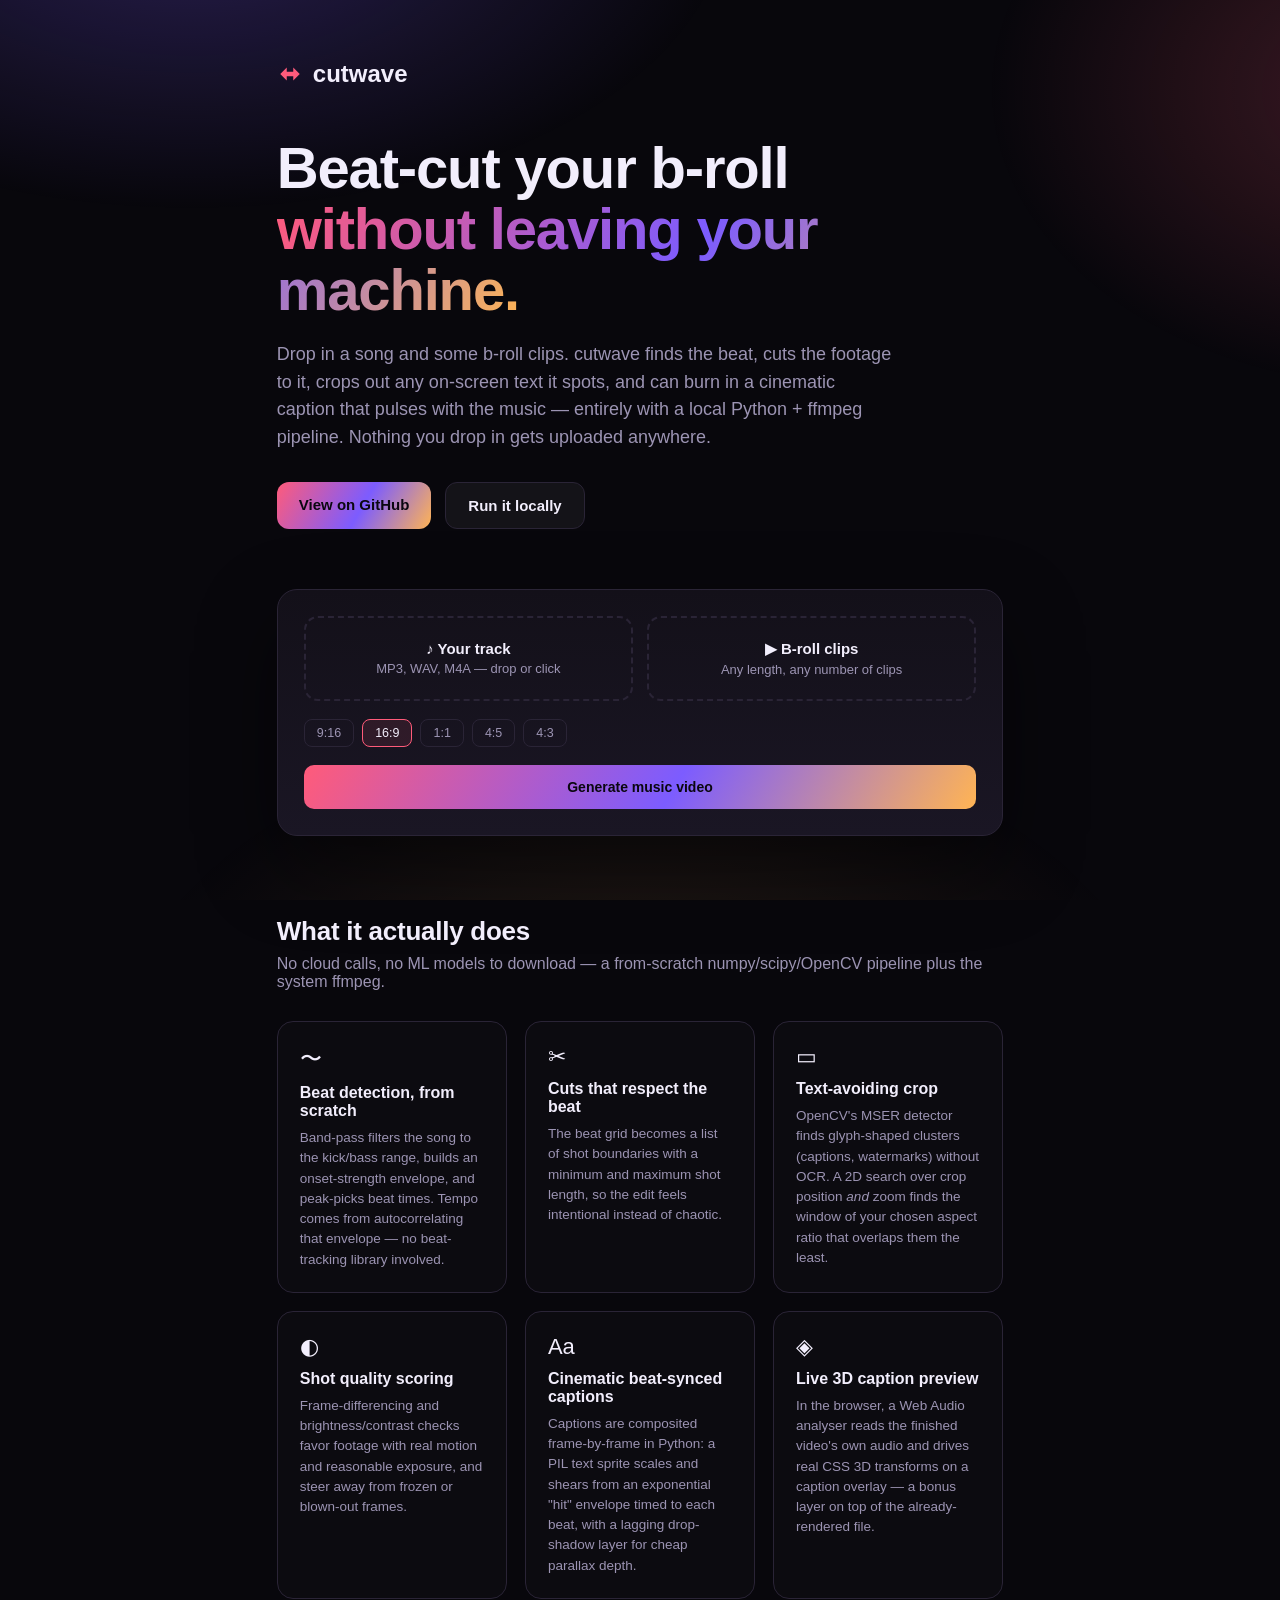
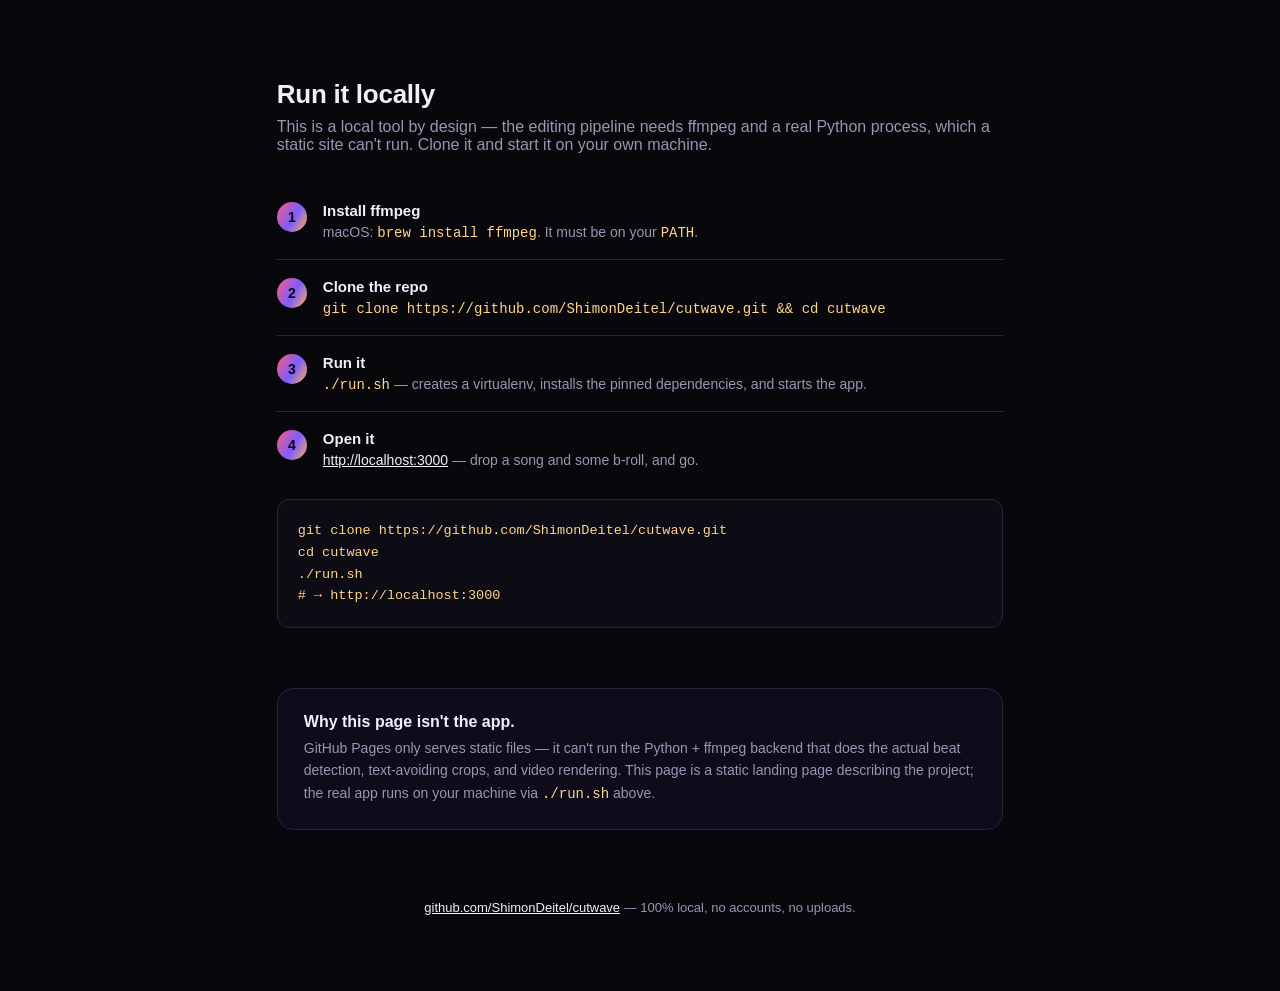
==== docs/index.html @ be3c063e "cutwave: local beat-cut b-roll music video editor Song + b-roll in, beat-synced cuts + text-avoiding" ====
<!DOCTYPE html>
<html lang="en">
<head>
<meta charset="UTF-8">
<meta name="viewport" content="width=device-width, initial-scale=1.0">
<title>cutwave — beat-cut your b-roll, locally</title>
<style>
:root {
  --bg: #08070c; --panel: #131019; --panel-2: #1a1624; --line: #2a2436;
  --text: #f2eefc; --text-dim: #9c94b3;
  --accent1: #ff5b7a; --accent2: #7c5cff; --accent3: #ffb454;
  --grad: linear-gradient(120deg, var(--accent1), var(--accent2) 55%, var(--accent3));
}
* { box-sizing: border-box; }
html, body { margin: 0; background: var(--bg); color: var(--text); font-family: "Helvetica Neue", Helvetica, Arial, sans-serif; }
.bg-glow {
  position: fixed; inset: 0; z-index: 0; pointer-events: none;
  background:
    radial-gradient(ellipse 900px 500px at 15% -10%, rgba(124,92,255,0.28), transparent 60%),
    radial-gradient(ellipse 700px 500px at 110% 10%, rgba(255,91,122,0.22), transparent 60%),
    radial-gradient(ellipse 900px 600px at 50% 120%, rgba(255,180,84,0.14), transparent 60%);
}
.wrap { position: relative; z-index: 1; max-width: 880px; margin: 0 auto; padding: 60px 6vw 80px; }
.brand { display: flex; align-items: center; gap: 10px; font-size: 24px; font-weight: 800; }
.brand-mark { width: 26px; height: 26px; }
.hero { margin-top: 50px; }
.hero h1 { font-size: clamp(34px, 6vw, 58px); line-height: 1.05; letter-spacing: -0.02em; margin: 0 0 20px; }
.hero .grad-text { background: var(--grad); -webkit-background-clip: text; background-clip: text; color: transparent; }
.hero p { color: var(--text-dim); font-size: 18px; max-width: 620px; line-height: 1.55; }
.cta-row { display: flex; gap: 14px; margin-top: 30px; flex-wrap: wrap; }
.btn { padding: 14px 22px; border-radius: 12px; font-weight: 700; font-size: 15px; text-decoration: none; display: inline-block; }
.btn-primary { background: var(--grad); color: #0a0710; }
.btn-secondary { background: rgba(255,255,255,0.05); color: var(--text); border: 1px solid var(--line); }

.mock { margin-top: 60px; background: linear-gradient(180deg, var(--panel), var(--panel-2)); border: 1px solid var(--line); border-radius: 20px; padding: 26px; box-shadow: 0 30px 80px rgba(0,0,0,0.45); }
.mock-row { display: grid; grid-template-columns: 1fr 1fr; gap: 14px; }
.mock-box { border: 2px dashed var(--line); border-radius: 14px; padding: 22px; text-align: center; color: var(--text-dim); font-size: 13px; }
.mock-box b { display: block; color: var(--text); font-size: 15px; margin-bottom: 4px; }
.mock-chip-row { display: flex; gap: 8px; margin-top: 18px; flex-wrap: wrap; }
.mock-chip { border: 1px solid var(--line); border-radius: 8px; padding: 6px 12px; font-size: 12.5px; color: var(--text-dim); }
.mock-chip.active { border-color: var(--accent1); color: var(--text); background: rgba(255,91,122,0.10); }
.mock-btn { margin-top: 18px; text-align: center; padding: 14px; border-radius: 10px; background: var(--grad); color: #0a0710; font-weight: 800; font-size: 14px; }

.section { margin-top: 80px; }
.section h2 { font-size: 26px; letter-spacing: -0.01em; margin-bottom: 8px; }
.section .sub { color: var(--text-dim); margin-bottom: 30px; }

.grid { display: grid; grid-template-columns: repeat(auto-fit, minmax(230px, 1fr)); gap: 18px; }
.card { background: rgba(255,255,255,0.02); border: 1px solid var(--line); border-radius: 16px; padding: 22px; }
.card .icon { font-size: 22px; margin-bottom: 10px; }
.card h3 { margin: 0 0 8px; font-size: 16px; }
.card p { margin: 0; color: var(--text-dim); font-size: 13.5px; line-height: 1.5; }

.steps { counter-reset: step; }
.step { display: flex; gap: 16px; padding: 18px 0; border-bottom: 1px solid var(--line); }
.step:last-child { border-bottom: none; }
.step-num { counter-increment: step; flex-shrink: 0; width: 30px; height: 30px; border-radius: 50%; background: var(--grad); color: #0a0710; font-weight: 800; display: flex; align-items: center; justify-content: center; font-size: 14px; }
.step-num::before { content: counter(step); }
.step p { margin: 4px 0 0; color: var(--text-dim); font-size: 14px; }
.step strong { font-size: 15px; }

pre { background: #0d0b13; border: 1px solid var(--line); border-radius: 12px; padding: 20px; overflow-x: auto; font-size: 13.5px; line-height: 1.6; }
code { color: #ffd48a; }

.callout { margin-top: 60px; border: 1px solid var(--line); background: rgba(124,92,255,0.06); border-radius: 16px; padding: 24px 26px; }
.callout b { color: var(--text); }
.callout p { color: var(--text-dim); margin: 6px 0 0; font-size: 14px; line-height: 1.6; }

.foot { margin-top: 70px; color: var(--text-dim); font-size: 13px; text-align: center; }
.foot a { color: var(--text); }
</style>
</head>
<body>
<div class="bg-glow"></div>
<div class="wrap">

  <div class="brand">
    <svg class="brand-mark" viewBox="0 0 48 48" fill="none" xmlns="http://www.w3.org/2000/svg">
      <path d="M6 24 L18 12 L18 20 L30 20 L30 12 L42 24 L30 36 L30 28 L18 28 L18 36 Z" fill="url(#g)"/>
      <defs><linearGradient id="g" x1="0" y1="0" x2="48" y2="48"><stop offset="0" stop-color="#ff5b7a"/><stop offset="1" stop-color="#7c5cff"/></linearGradient></defs>
    </svg>
    <span>cutwave</span>
  </div>

  <div class="hero">
    <h1>Beat-cut your b-roll<br><span class="grad-text">without leaving your machine.</span></h1>
    <p>Drop in a song and some b-roll clips. cutwave finds the beat, cuts the footage to it, crops out
       any on-screen text it spots, and can burn in a cinematic caption that pulses with the music —
       entirely with a local Python + ffmpeg pipeline. Nothing you drop in gets uploaded anywhere.</p>
    <div class="cta-row">
      <a class="btn btn-primary" href="https://github.com/ShimonDeitel/cutwave">View on GitHub</a>
      <a class="btn btn-secondary" href="#run">Run it locally</a>
    </div>
  </div>

  <div class="mock" aria-hidden="true">
    <div class="mock-row">
      <div class="mock-box"><b>♪ Your track</b>MP3, WAV, M4A — drop or click</div>
      <div class="mock-box"><b>▶ B-roll clips</b>Any length, any number of clips</div>
    </div>
    <div class="mock-chip-row">
      <span class="mock-chip">9:16</span>
      <span class="mock-chip active">16:9</span>
      <span class="mock-chip">1:1</span>
      <span class="mock-chip">4:5</span>
      <span class="mock-chip">4:3</span>
    </div>
    <div class="mock-btn">Generate music video</div>
  </div>

  <div class="section">
    <h2>What it actually does</h2>
    <div class="sub">No cloud calls, no ML models to download — a from-scratch numpy/scipy/OpenCV pipeline plus the system ffmpeg.</div>
    <div class="grid">
      <div class="card">
        <div class="icon">〜</div>
        <h3>Beat detection, from scratch</h3>
        <p>Band-pass filters the song to the kick/bass range, builds an onset-strength envelope, and peak-picks beat times. Tempo comes from autocorrelating that envelope — no beat-tracking library involved.</p>
      </div>
      <div class="card">
        <div class="icon">✂</div>
        <h3>Cuts that respect the beat</h3>
        <p>The beat grid becomes a list of shot boundaries with a minimum and maximum shot length, so the edit feels intentional instead of chaotic.</p>
      </div>
      <div class="card">
        <div class="icon">▭</div>
        <h3>Text-avoiding crop</h3>
        <p>OpenCV's MSER detector finds glyph-shaped clusters (captions, watermarks) without OCR. A 2D search over crop position <em>and</em> zoom finds the window of your chosen aspect ratio that overlaps them the least.</p>
      </div>
      <div class="card">
        <div class="icon">◐</div>
        <h3>Shot quality scoring</h3>
        <p>Frame-differencing and brightness/contrast checks favor footage with real motion and reasonable exposure, and steer away from frozen or blown-out frames.</p>
      </div>
      <div class="card">
        <div class="icon">Aa</div>
        <h3>Cinematic beat-synced captions</h3>
        <p>Captions are composited frame-by-frame in Python: a PIL text sprite scales and shears from an exponential "hit" envelope timed to each beat, with a lagging drop-shadow layer for cheap parallax depth.</p>
      </div>
      <div class="card">
        <div class="icon">◈</div>
        <h3>Live 3D caption preview</h3>
        <p>In the browser, a Web Audio analyser reads the finished video's own audio and drives real CSS 3D transforms on a caption overlay — a bonus layer on top of the already-rendered file.</p>
      </div>
    </div>
  </div>

  <div class="section" id="run">
    <h2>Run it locally</h2>
    <div class="sub">This is a local tool by design — the editing pipeline needs ffmpeg and a real Python process, which a static site can't run. Clone it and start it on your own machine.</div>

    <div class="steps">
      <div class="step">
        <div class="step-num"></div>
        <div><strong>Install ffmpeg</strong><p>macOS: <code>brew install ffmpeg</code>. It must be on your <code>PATH</code>.</p></div>
      </div>
      <div class="step">
        <div class="step-num"></div>
        <div><strong>Clone the repo</strong><p><code>git clone https://github.com/ShimonDeitel/cutwave.git &amp;&amp; cd cutwave</code></p></div>
      </div>
      <div class="step">
        <div class="step-num"></div>
        <div><strong>Run it</strong><p><code>./run.sh</code> — creates a virtualenv, installs the pinned dependencies, and starts the app.</p></div>
      </div>
      <div class="step">
        <div class="step-num"></div>
        <div><strong>Open it</strong><p><a href="http://localhost:3000" style="color:var(--text)">http://localhost:3000</a> — drop a song and some b-roll, and go.</p></div>
      </div>
    </div>

    <pre><code>git clone https://github.com/ShimonDeitel/cutwave.git
cd cutwave
./run.sh
# → http://localhost:3000</code></pre>
  </div>

  <div class="callout">
    <b>Why this page isn't the app.</b>
    <p>GitHub Pages only serves static files — it can't run the Python + ffmpeg backend that does the actual
       beat detection, text-avoiding crops, and video rendering. This page is a static landing page describing
       the project; the real app runs on your machine via <code>./run.sh</code> above.</p>
  </div>

  <div class="foot">
    <a href="https://github.com/ShimonDeitel/cutwave">github.com/ShimonDeitel/cutwave</a> — 100% local, no accounts, no uploads.
  </div>

</div>
</body>
</html>
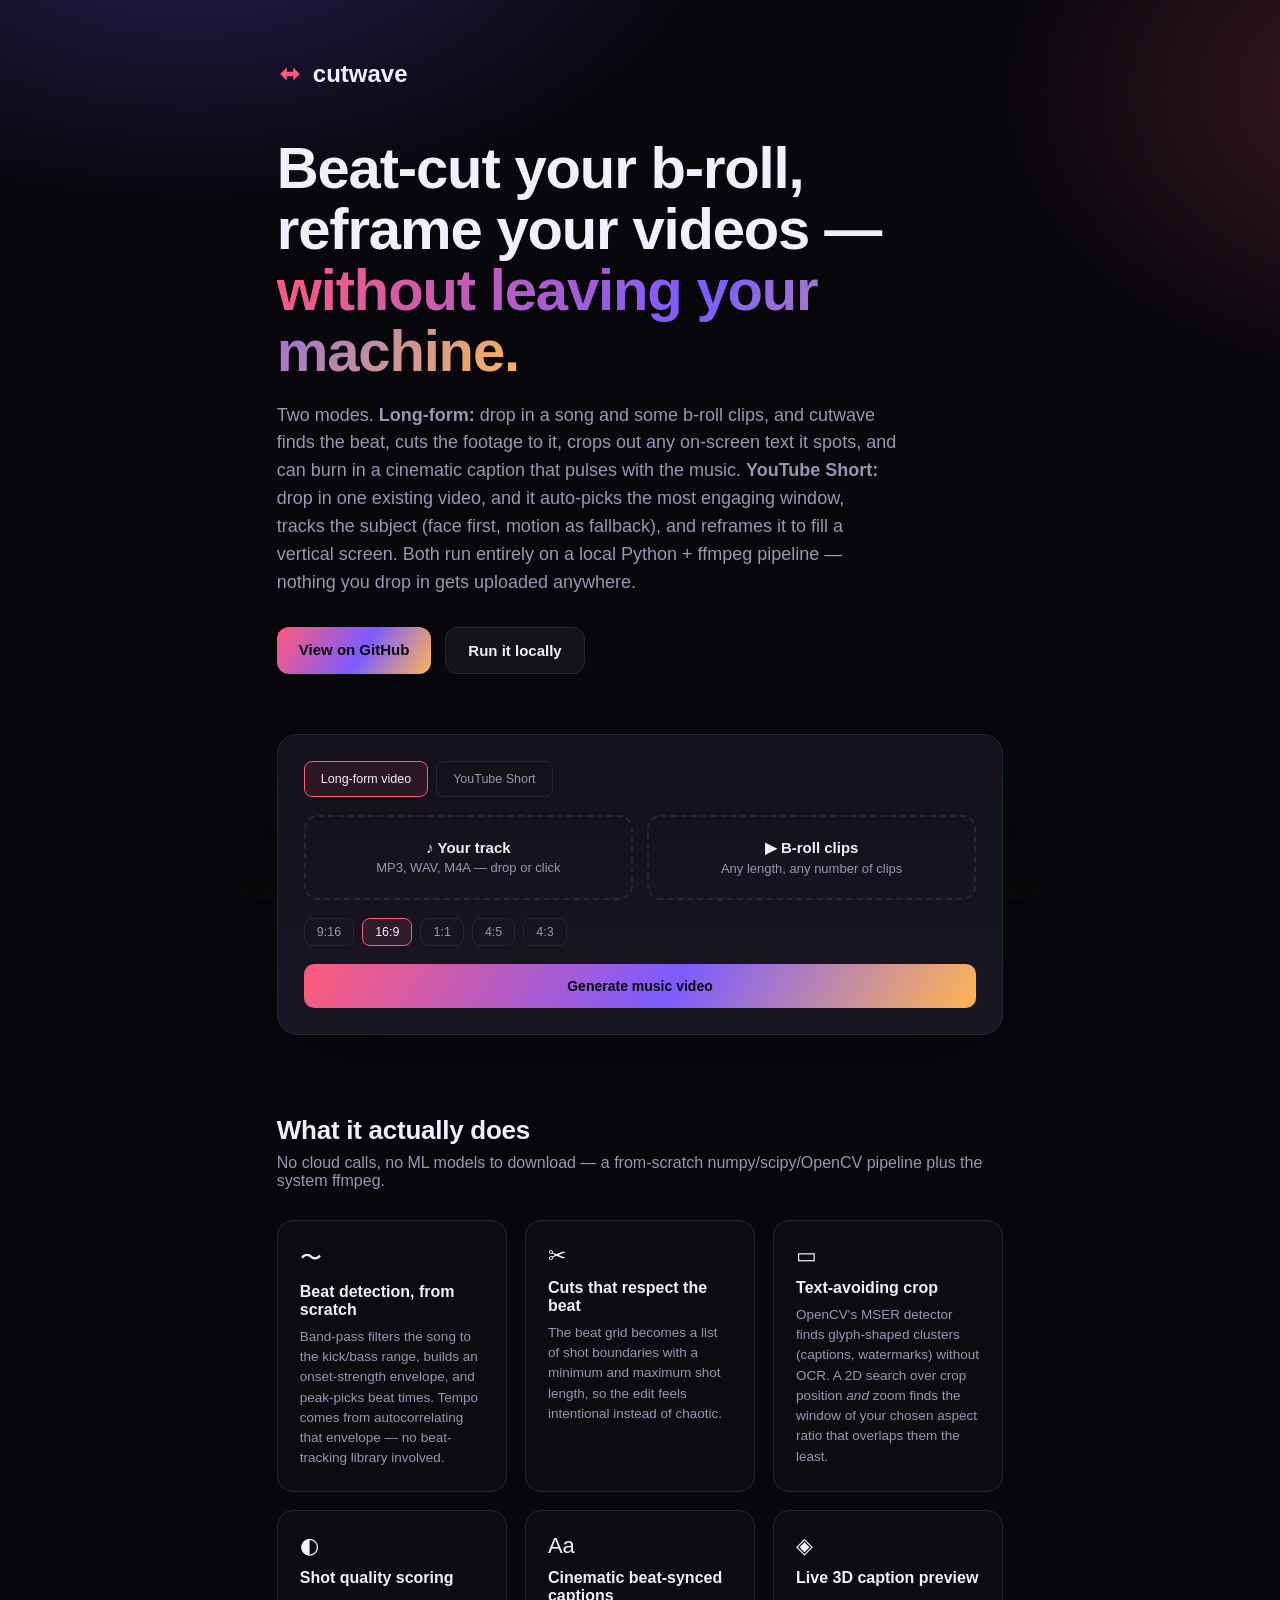
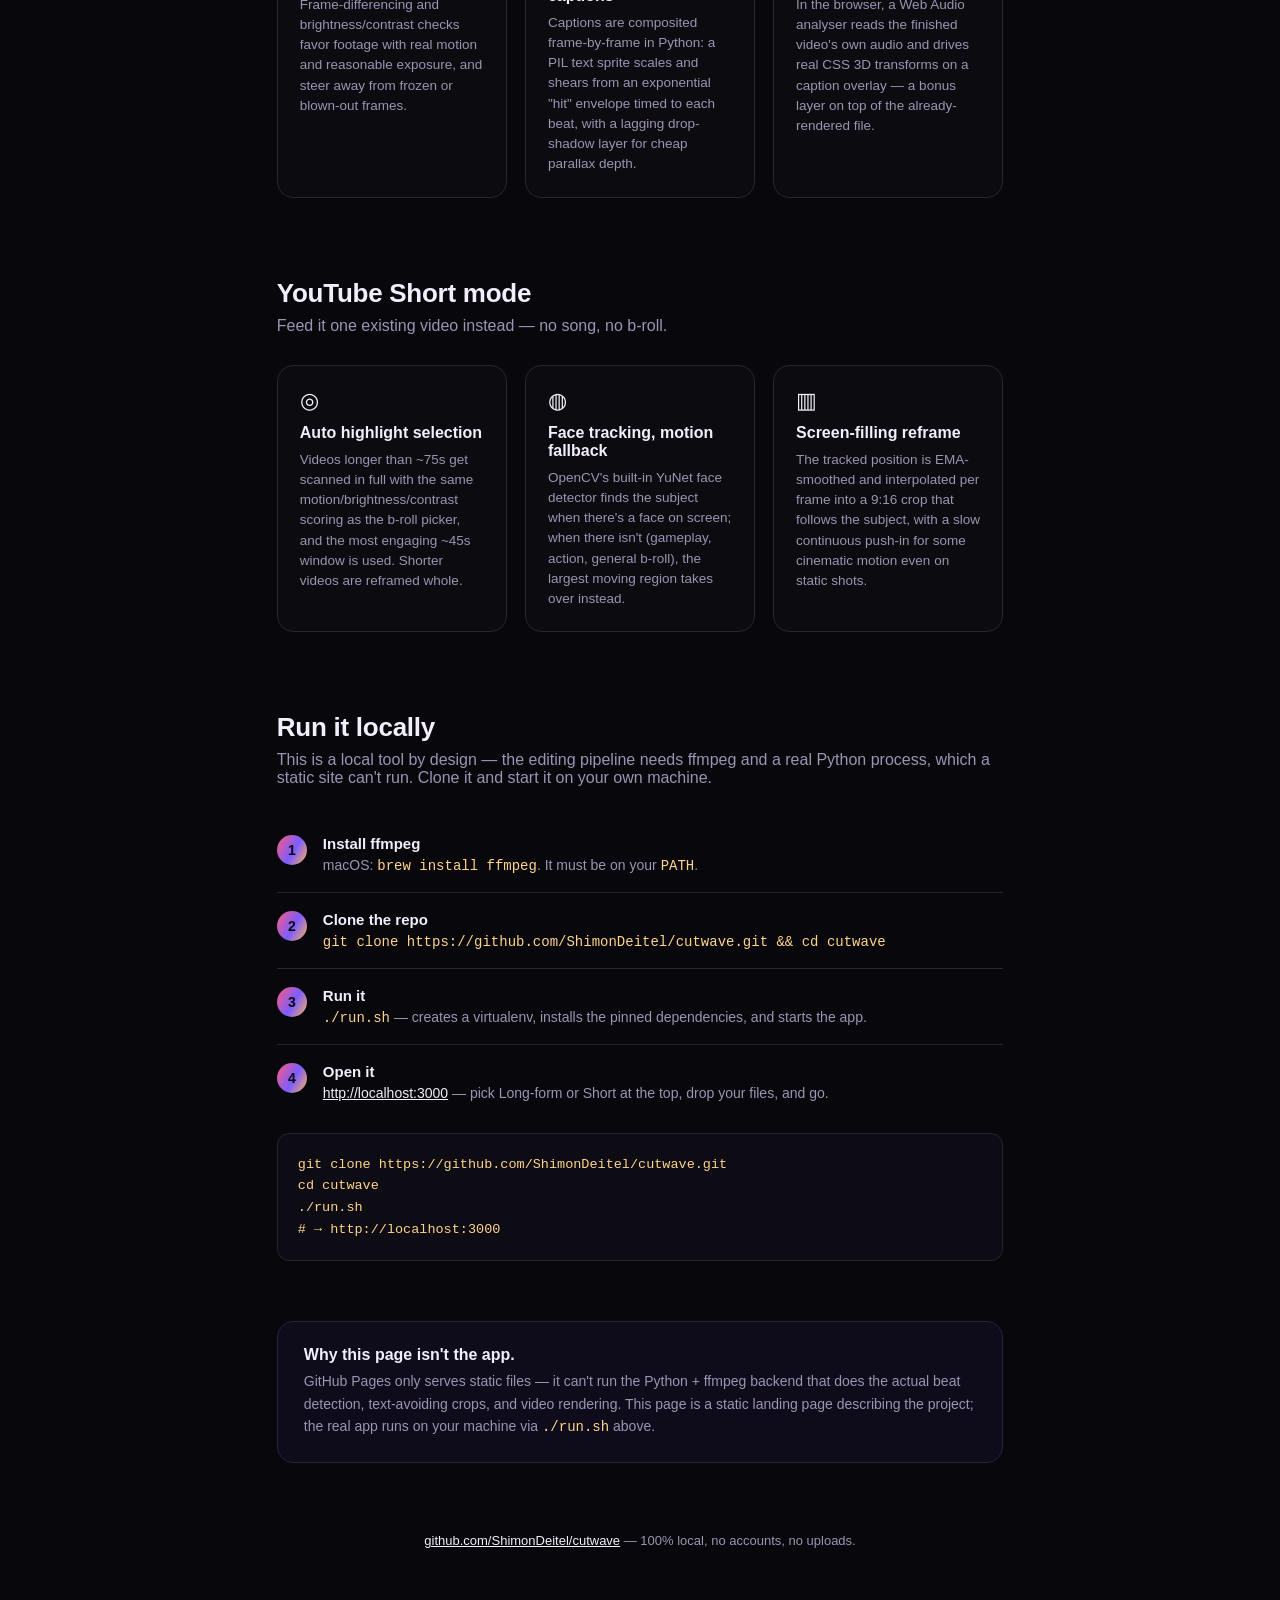
==== commit ef1139a4: "Update landing page for the new Short mode The GitHub Pages landing page still only described the or" ====
--- a/docs/index.html
+++ b/docs/index.html
@@ -83,10 +83,13 @@
   </div>
 
   <div class="hero">
-    <h1>Beat-cut your b-roll<br><span class="grad-text">without leaving your machine.</span></h1>
-    <p>Drop in a song and some b-roll clips. cutwave finds the beat, cuts the footage to it, crops out
-       any on-screen text it spots, and can burn in a cinematic caption that pulses with the music —
-       entirely with a local Python + ffmpeg pipeline. Nothing you drop in gets uploaded anywhere.</p>
+    <h1>Beat-cut your b-roll,<br>reframe your videos —<br><span class="grad-text">without leaving your machine.</span></h1>
+    <p>Two modes. <b>Long-form:</b> drop in a song and some b-roll clips, and cutwave finds the beat,
+       cuts the footage to it, crops out any on-screen text it spots, and can burn in a cinematic
+       caption that pulses with the music. <b>YouTube Short:</b> drop in one existing video, and it
+       auto-picks the most engaging window, tracks the subject (face first, motion as fallback), and
+       reframes it to fill a vertical screen. Both run entirely on a local Python + ffmpeg pipeline —
+       nothing you drop in gets uploaded anywhere.</p>
     <div class="cta-row">
       <a class="btn btn-primary" href="https://github.com/ShimonDeitel/cutwave">View on GitHub</a>
       <a class="btn btn-secondary" href="#run">Run it locally</a>
@@ -94,6 +97,10 @@
   </div>
 
   <div class="mock" aria-hidden="true">
+    <div class="mock-chip-row" style="margin-top:0; margin-bottom:18px;">
+      <span class="mock-chip active" style="padding:10px 16px;">Long-form video</span>
+      <span class="mock-chip" style="padding:10px 16px;">YouTube Short</span>
+    </div>
     <div class="mock-row">
       <div class="mock-box"><b>♪ Your track</b>MP3, WAV, M4A — drop or click</div>
       <div class="mock-box"><b>▶ B-roll clips</b>Any length, any number of clips</div>
@@ -145,6 +152,28 @@
     </div>
   </div>
 
+  <div class="section">
+    <h2>YouTube Short mode</h2>
+    <div class="sub">Feed it one existing video instead — no song, no b-roll.</div>
+    <div class="grid">
+      <div class="card">
+        <div class="icon">◎</div>
+        <h3>Auto highlight selection</h3>
+        <p>Videos longer than ~75s get scanned in full with the same motion/brightness/contrast scoring as the b-roll picker, and the most engaging ~45s window is used. Shorter videos are reframed whole.</p>
+      </div>
+      <div class="card">
+        <div class="icon">◍</div>
+        <h3>Face tracking, motion fallback</h3>
+        <p>OpenCV's built-in YuNet face detector finds the subject when there's a face on screen; when there isn't (gameplay, action, general b-roll), the largest moving region takes over instead.</p>
+      </div>
+      <div class="card">
+        <div class="icon">▥</div>
+        <h3>Screen-filling reframe</h3>
+        <p>The tracked position is EMA-smoothed and interpolated per frame into a 9:16 crop that follows the subject, with a slow continuous push-in for some cinematic motion even on static shots.</p>
+      </div>
+    </div>
+  </div>
+
   <div class="section" id="run">
     <h2>Run it locally</h2>
     <div class="sub">This is a local tool by design — the editing pipeline needs ffmpeg and a real Python process, which a static site can't run. Clone it and start it on your own machine.</div>
@@ -164,7 +193,7 @@
       </div>
       <div class="step">
         <div class="step-num"></div>
-        <div><strong>Open it</strong><p><a href="http://localhost:3000" style="color:var(--text)">http://localhost:3000</a> — drop a song and some b-roll, and go.</p></div>
+        <div><strong>Open it</strong><p><a href="http://localhost:3000" style="color:var(--text)">http://localhost:3000</a> — pick Long-form or Short at the top, drop your files, and go.</p></div>
       </div>
     </div>
 
